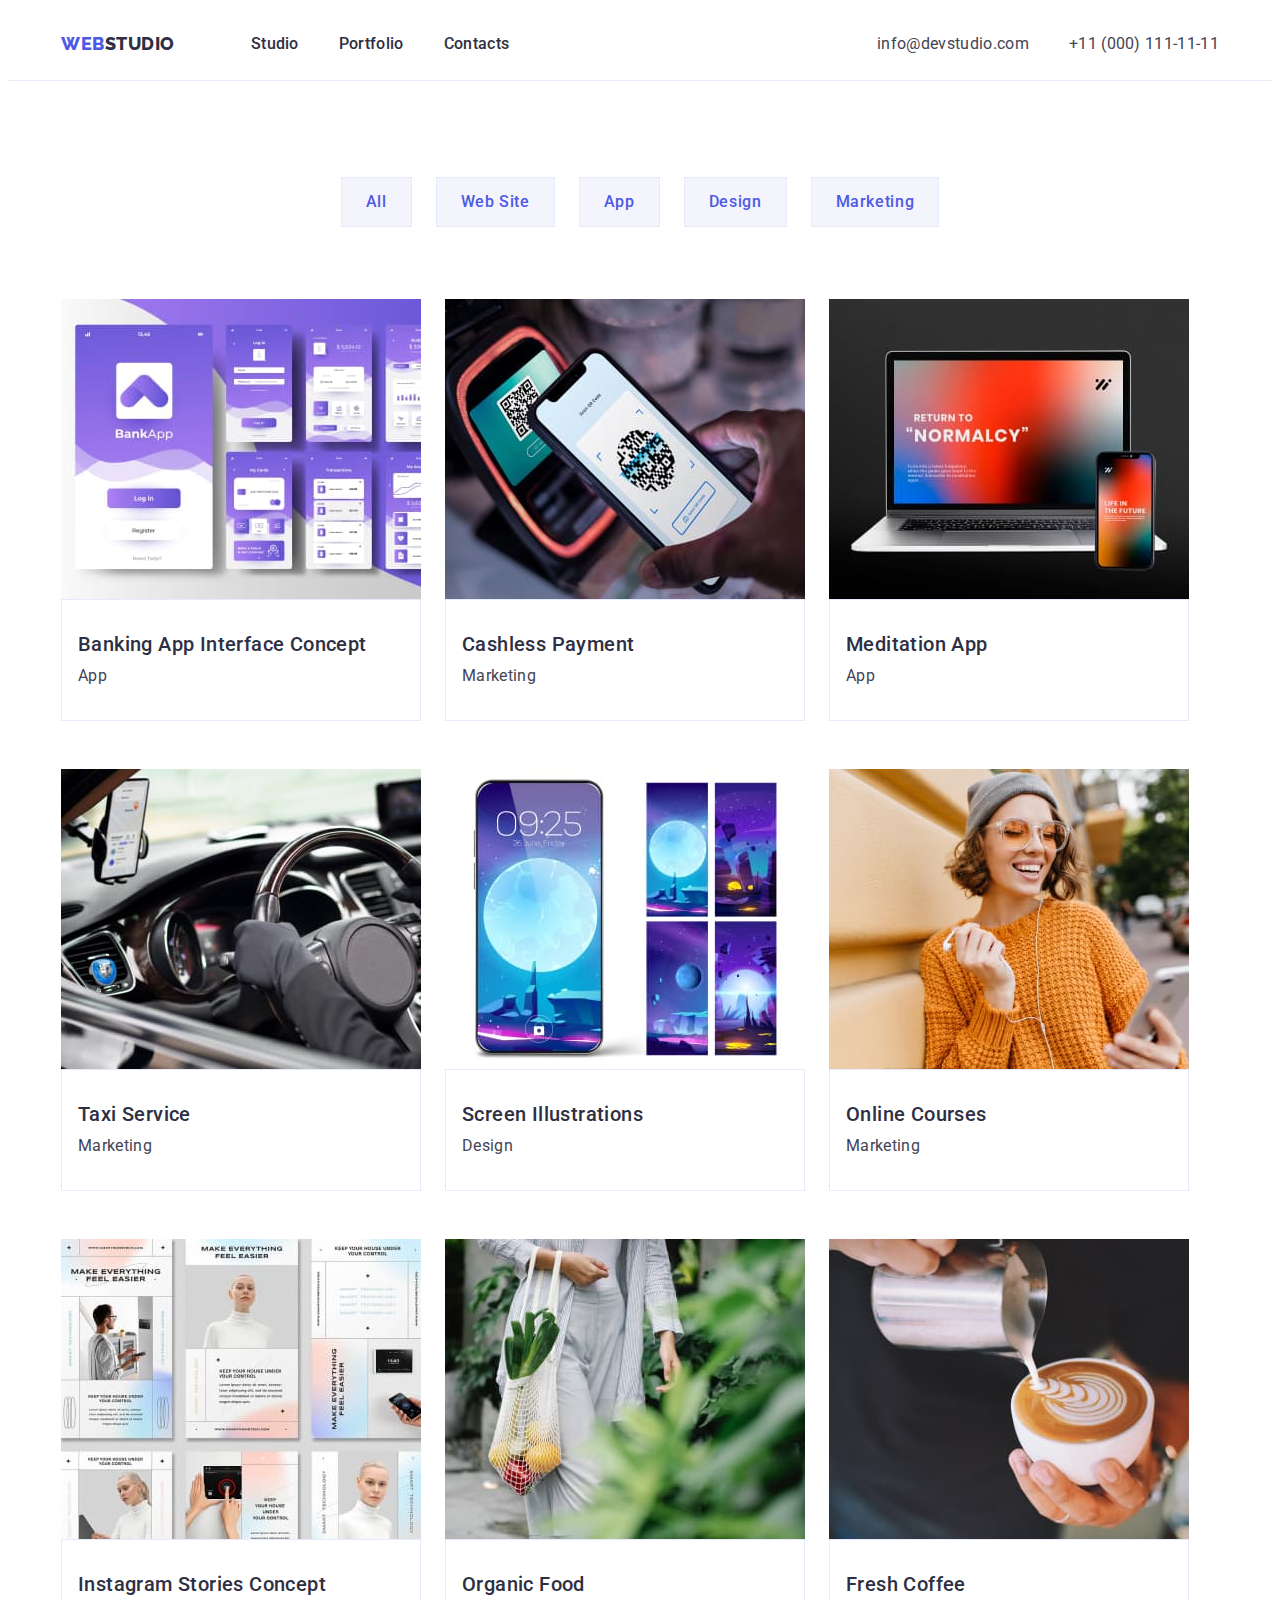
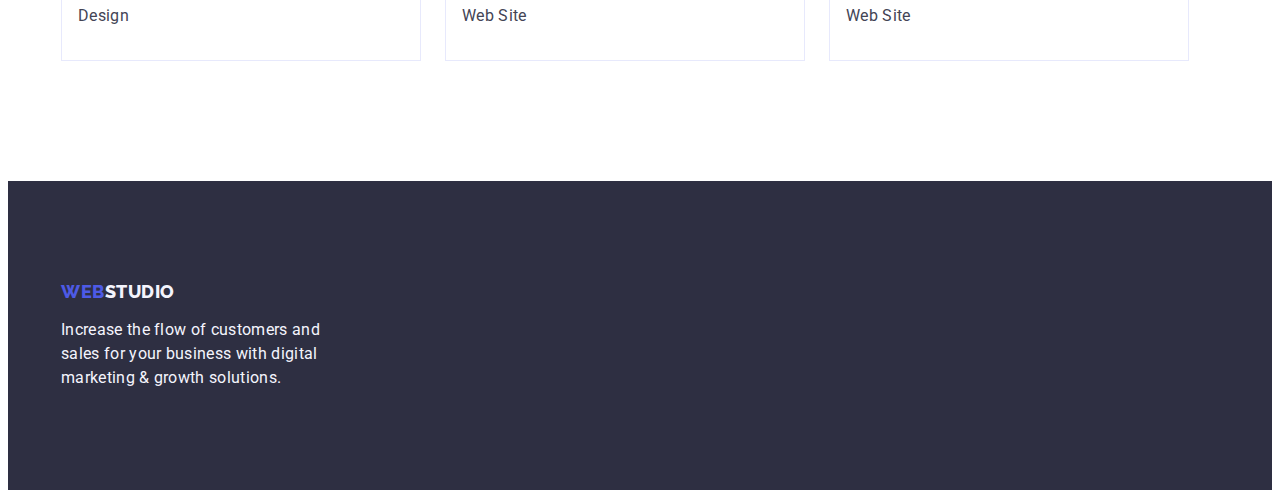
==== portfolio.html @ 200e1c06 "Initial commit" ====
<!DOCTYPE html>
<html lang="en">
<head>
    <meta charset="UTF-8">
    <meta http-equiv="X-UA-Compatible" content="IE=edge">
    <meta name="viewport" content="width=device-width, initial-scale=1.0">
    <title>Portfolio</title>
    <link rel="preconnect" href="https://fonts.googleapis.com">
    <link rel="preconnect" href="https://fonts.gstatic.com" crossorigin>
    <link href="https://fonts.googleapis.com/css2?family=Raleway:wght@800&family=Roboto:wght@400;500;700;900&display=swap"
        rel="stylesheet">
        <link rel="stylesheet" href="https://cdnjs.cloudflare.com/ajax/libs/modern-normalize/1.1.0/modern-normalize.min.css"
            integrity="sha512-wpPYUAdjBVSE4KJnH1VR1HeZfpl1ub8YT/NKx4PuQ5NmX2tKuGu6U/JRp5y+Y8XG2tV+wKQpNHVUX03MfMFn9Q=="
            crossorigin="anonymous" referrerpolicy="no-referrer" />
    <link rel="stylesheet" href="./css/styles.css">
</head>
<body>
<header class="page-header">
    <div class="container page-header-container">
        <nav class="page-nav list">
            <a class="logo link" href="./index.html">Web<span class="logo-span">Studio</span></a>
            <ul class="menu list">
                <li class="menu-item">
                    <a class="menu-link link" href="./index.html">Studio</a>
                </li>
                <li class="menu-item">
                    <a class="menu-link link" href="./portfolio.html">Portfolio</a>
                </li>
                <li class="menu-item">
                    <a class="menu-link link" href="">Contacts</a>
                </li>
            </ul>
        </nav>
        <address class="page-address">
            <ul class="contact list">
                <li class="page-address-contact">
                    <a class="contact-info link" href="mailto:info@devstudio.com">info@devstudio.com</a>
                </li>
                <li class="page-address-contact">
                    <a class="contact-info link" href="tel:+110001111111">+11 (000) 111-11-11</a>
                </li>
            </ul>
        </address>
    </div>
</header>
<main>
<section class="cards">
   <div class="container">
    <h1 class="cards-title" hidden>Portfolio</h1>
    <ul class="filters list">
        <li><button class="filters-button" type="button">All</button></li>
        <li><button class="filters-button" type="button">Web Site</button></li>
        <li><button class="filters-button" type="button">App</button></li>
        <li><button class="filters-button" type="button">Design</button></li>
        <li><button class="filters-button" type="button">Marketing</button></li>
    </ul>
    <ul class="gallery-list list">
        <li class="gallery link">
            <a class="link" href="">
                <img src="./images/portfolio_1/banking_app.jpg" alt="Banking applications" width="360" height="300">
                <div class="gallery-content">
                    <h2 class="gallery-name">Banking App Interface Concept</h2>
                    <p class="text">App</p>
                </div> 
            </a>
        </li>
        <li class="gallery link">
            <a class="link" href="">
                <img src="./images/portfolio_1/cashless_payment.jpg" alt="Payment by phone" width="360" height="300">
                <div class="gallery-content">
                <h2 class="gallery-name">Cashless Payment</h2>
                <p class="text">Marketing</p>
                </div>
            </a>
        </li>
        <li class="gallery link">
            <a class="link" href="">
                <img src="./images/portfolio_1/meditation_app.jpg" alt="App on phone and computer" width="360" height="300">
                <div class="gallery-content">
                    <h2 class="gallery-name">Meditation App</h2>
                    <p class="text">App</p>
                </div>    
            </a>
        </li>
        <li class="gallery link">
            <a class="link" href="">
                <img src="./images/portfolio_2/taxi_service.jpg" alt="Taxi" width="360" height="300">
                <div class="gallery-content">
                    <h2 class="gallery-name">Taxi Service</h2>
                    <p class="text">Marketing</p>
                </div>
            </a>
        </li>
        <li class="gallery link">
            <a class="link" href="">
                <img src="./images/portfolio_2/screen_illustrations.jpg" alt="Phone screen" width="360" height="300">
                <div class="gallery-content">
                    <h2 class="gallery-name">Screen Illustrations</h2>
                    <p class="text">Design</p>
                </div>   
            </a>
        </li>
        <li class="gallery link">
            <a class="link" href="">
                <img src="./images/portfolio_2/online_courses.jpg" alt="Girl with headphones" width="360" height="300">
                <div class="gallery-content">
                    <h2 class="gallery-name">Online Courses</h2>
                    <p class="text">Marketing</p>
                </div>     
            </a>
        </li>
        <li class="gallery link">
            <a class="link" href="">
                <img src="./images/portfolio_3/instagram_stories.jpg" alt="Instagram story screenshots" width="360"
                    height="300">
                <div class="gallery-content">
                    <h2 class="gallery-name">Instagram Stories Concept</h2>
                    <p class="text">Design</p>
                </div>     
            </a>
        </li>
        <li class="gallery link">
            <a class="link" href="">
                <img src="./images/portfolio_3/organic_food.jpg" alt="Girl with organic food" width="360" height="300">
                <div class="gallery-content">
                    <h2 class="gallery-name">Organic Food</h2>
                    <p class="text">Web Site</p>
                </div> 
            </a>
        </li>
        <li class="gallery link">
            <a class="link" href="">
                <img src="./images/portfolio_3/fresh_coffee.jpg" alt="Barista makes coffee" width="360" height="300">
                <div class="gallery-content">
                    <h2 class="gallery-name">Fresh Coffee</h2>
                    <p class="text">Web Site</p>
                </div> 
            </a>
        </li>
    </ul>

   </div>
</section>
</main>
<footer class="page-footer">
    <div class="page-footer-container container">
        <a class="logo footer-logo link" href="./index.html">Web<span class="logo-span-footer">Studio</span></a>
        <p class="goal">Increase the flow of customers and sales for your business with digital marketing & growth
            solutions.
        </p>
    </div>
</footer>
</body>
</html>
---- css/styles.css ----
:root {
--color-iris: #4d5ae5;
--title-color-navy-blue: #2E2F42;
--color-white: #ffffff;
--color-ocean: #404BBF;
--text-color-slate: #434455;
--color-cloud: #F4F4FD;
}

p,
h1,
h2,
h3,
h4,
h5,
h6 {
margin: 0;
}

ul {
  margin: 0;
  padding-left: 0;
}
address {
    font-style: normal;
}
img {
    display: block;
}
button {
    cursor: pointer;
}

body {
font-family: 'Roboto', sans-serif;
color: #434455; 
background-color:#ffffff;
}
.list {
    list-style: none;
}
.link {
    text-decoration: none;
}
.container {
  width: 1158px;
  padding-left: 15px;
  padding-right: 15px;
  margin: 0 auto;
}
.section {
    padding-top: 120px;
    padding-bottom: 120px;
}
/* ==========Components =========*/ 
.logo {
font-family: 'Raleway', sans-serif;
font-weight: 800;
text-transform: uppercase;
font-size: 18px;
line-height: 1.17;
letter-spacing: 0.03em;
color: var(--color-iris);
margin-right: 76px;
margin-bottom: 0;
}

.logo-span {

    color: #2E2F42;
}
/* ==========/Components =========*/
/* ========== Header =========*/
.page-header {
    padding-top: 24px;
    padding-bottom: 24px;
    border-bottom: 1px solid #E7E9FC;
}
.page-header-container {
    display: flex;
    align-items: center;
    justify-content: space-between;
}
.menu {
    display: flex;
    align-items: center;
}
.page-nav {
    display: flex;
    align-items: center;
}
.contact {
    display: flex;
    align-items: center;
}
.menu-item:not(:last-child) {
    margin-right: 40px;
}
.menu-link {
font-weight: 500;
font-size: 16px;
line-height: 1.5;
letter-spacing: 0.02em;
color: var(--title-color-navy-blue);

}

.menu-link:hover,
.menu-link:focus {
color: var(--color-ocean);
}

.page-address {
font-style: normal;
}
.page-address-contact:not(:last-child) {
 margin-right: 40px;
}
.contact-info {
font-weight: 400;
color: var(--text-color-slate);
font-size: 16px;
line-height: 1.5;
letter-spacing: 0.02em;
}

.contact-info:hover,
.contact-info:focus {
 color: var(--color-ocean);
}

/* ========== /Header =========*/
/* ========== Hero =========*/

.hero {
background-color: #2e2f42;
padding-top: 188px;
padding-bottom: 188px;
text-align: center;
}

.main-title {
font-weight: 700;
width: 496px;
font-size: 56px;
line-height: 1.07;
letter-spacing: 0.02em;
text-align: center;
color: var(--color-white);
margin-bottom: 48px;
margin-left: auto;
margin-right: auto;
}

.modal-btn {
font-family: 'Roboto', sans-serif;
font-weight: 500;
font-size: 16px;
line-height: 1.5;
letter-spacing: 0.04em;
color: var(--color-white);
background: var(--color-iris);
padding: 16px 32px;
border-radius: 4px;
}

.modal-btn:hover, .modal-btn:focus {
background-color: #404BBF;
}
/* ========== /Hero =========*/

/* ========== Solutions =========*/
.solutions-list {
    display: flex;
    flex-wrap: wrap;
    gap: 24px;
}
.effective-solutions {
position: absolute;
width: 1px;
height: 1px;
margin: -1px;
border: 0;
padding: 0;
white-space: nowrap;
clip-path: inset(100%);
clip: rect(0 0 0 0);
overflow: hidden;
}
.team-solutions {
    width: 264px;
    flex-basis: calc((100% - 72px) / 4);
}
.name-decisions {
font-weight: 500;
font-size: 20px;
line-height: 1.2;
letter-spacing: 0.02em;
color: var(--title-color-navy-blue);
margin-bottom: 8px;
}
.description-solutions {
font-size: 16px;
font-weight: 400;
line-height: 1.5;
letter-spacing: 0.02em;
}
/* ========== /Solutions =========*/

/* ========== Our-solutions =========*/
.our-solutions-list {
    display: flex;
    flex-wrap: wrap;
    gap: 24px;
}
.photos-works {
flex-basis: calc((100% - 48px) / 3);
}
.our-solutions {
    padding-bottom: 120px;
}
.work-options {
font-weight: 700;
font-size: 36px;
line-height: 1.11;
text-transform: capitalize;
letter-spacing: 0.02em;
text-align: center;
color: var(--title-color-navy-blue);
margin-bottom: 72px;
}

/* ========== /Our-solutions =========*/

/* ========== Our-team =========*/
.our-team-list {
    display: flex;
    flex-wrap: wrap;
    gap: 24px;
}
.our-team {
background-color: var(--color-cloud);
}
.team-description-content {
padding-top: 32px;  
padding-bottom: 32px;
}

.team {
font-size: 36px;
font-weight: 700;
line-height: 1.11;
text-transform: capitalize;
letter-spacing: 0.02em;
text-align: center;
color: var(--title-color-navy-blue);
margin-bottom: 72px;
}
.team-description {
background-color: var(--color-white);
text-align: center;
flex-basis: calc((100% - 72px) / 4);
}
.name {
font-weight: 500;
font-size: 20px;
line-height: 1.2;
letter-spacing: 0.02em;
color: var(--title-color-navy-blue);
margin-bottom: 8px;
}
.profession {
font-weight: 400;
font-size: 16px;
line-height: 1.5;
letter-spacing: 0.02em;
}
/* ========== /Our-team =========*/

/* ========== Page-footer=========*/
.page-footer {
background-color: #2e2f42;
padding-top: 100px;
padding-bottom: 100px;
}

.footer-logo {
    display: block;
    margin-bottom: 16px;
}
.goal {
font-weight: 400;
font-size: 16px; 
line-height: 1.5;
letter-spacing: 0.02em;
color: var(--color-cloud);
width: 264px;
}
.logo-span-footer{

    color: var(--color-cloud);
}
/* ========== /Page-footer=========*/

/*========== Portfolio======*/
.cards {
    padding-top: 96px;
    padding-bottom: 120px;
}
.cards-title {
position: absolute;
width: 1px;
height: 1px;
margin: -1px;
border: 0;
padding: 0;
white-space: nowrap;
clip-path: inset(100%);
clip: rect(0 0 0 0);
overflow: hidden;
}
.filters {
    display: flex;
    gap: 24px;
    margin-bottom: 72px;
    justify-content: center;
}
.gallery-list {
    display: flex;
    flex-wrap: wrap;
    gap: 48px 24px;
}
.gallery {
flex-basis: calc((100% - 144px) / 9);
}
.gallery-content {
padding-left: 16px; 
padding-right: auto;   
padding-top: 32px;
padding-bottom: 32px;
border: 1px solid #E7E9FC;
}
.filters-button {
font-family: "Roboto", sans-serif;
font-weight: 500;
font-size: 16px;
line-height: 1.5;
letter-spacing: 0.04em;
color: var(--color-iris);
background-color: var(--color-cloud);
border: 1px solid #E7E9FC;
padding: 12px 24px;
}
 .filters-button:hover, .filters-button:focus {
color: var(--color-white);
background-color: var(--color-ocean);
}
.gallery-name {
font-weight: 500;
font-size: 20px;
line-height: 1.2;
letter-spacing: 0.02em;
color: var(--title-color-navy-blue);
margin-bottom: 8px;
}
.text {
font-weight: 400;
font-size: 16px;
line-height: 1.5;
letter-spacing: 0.02em;
color: var(--text-color-slate);
}
/*========== Portfolio======*/
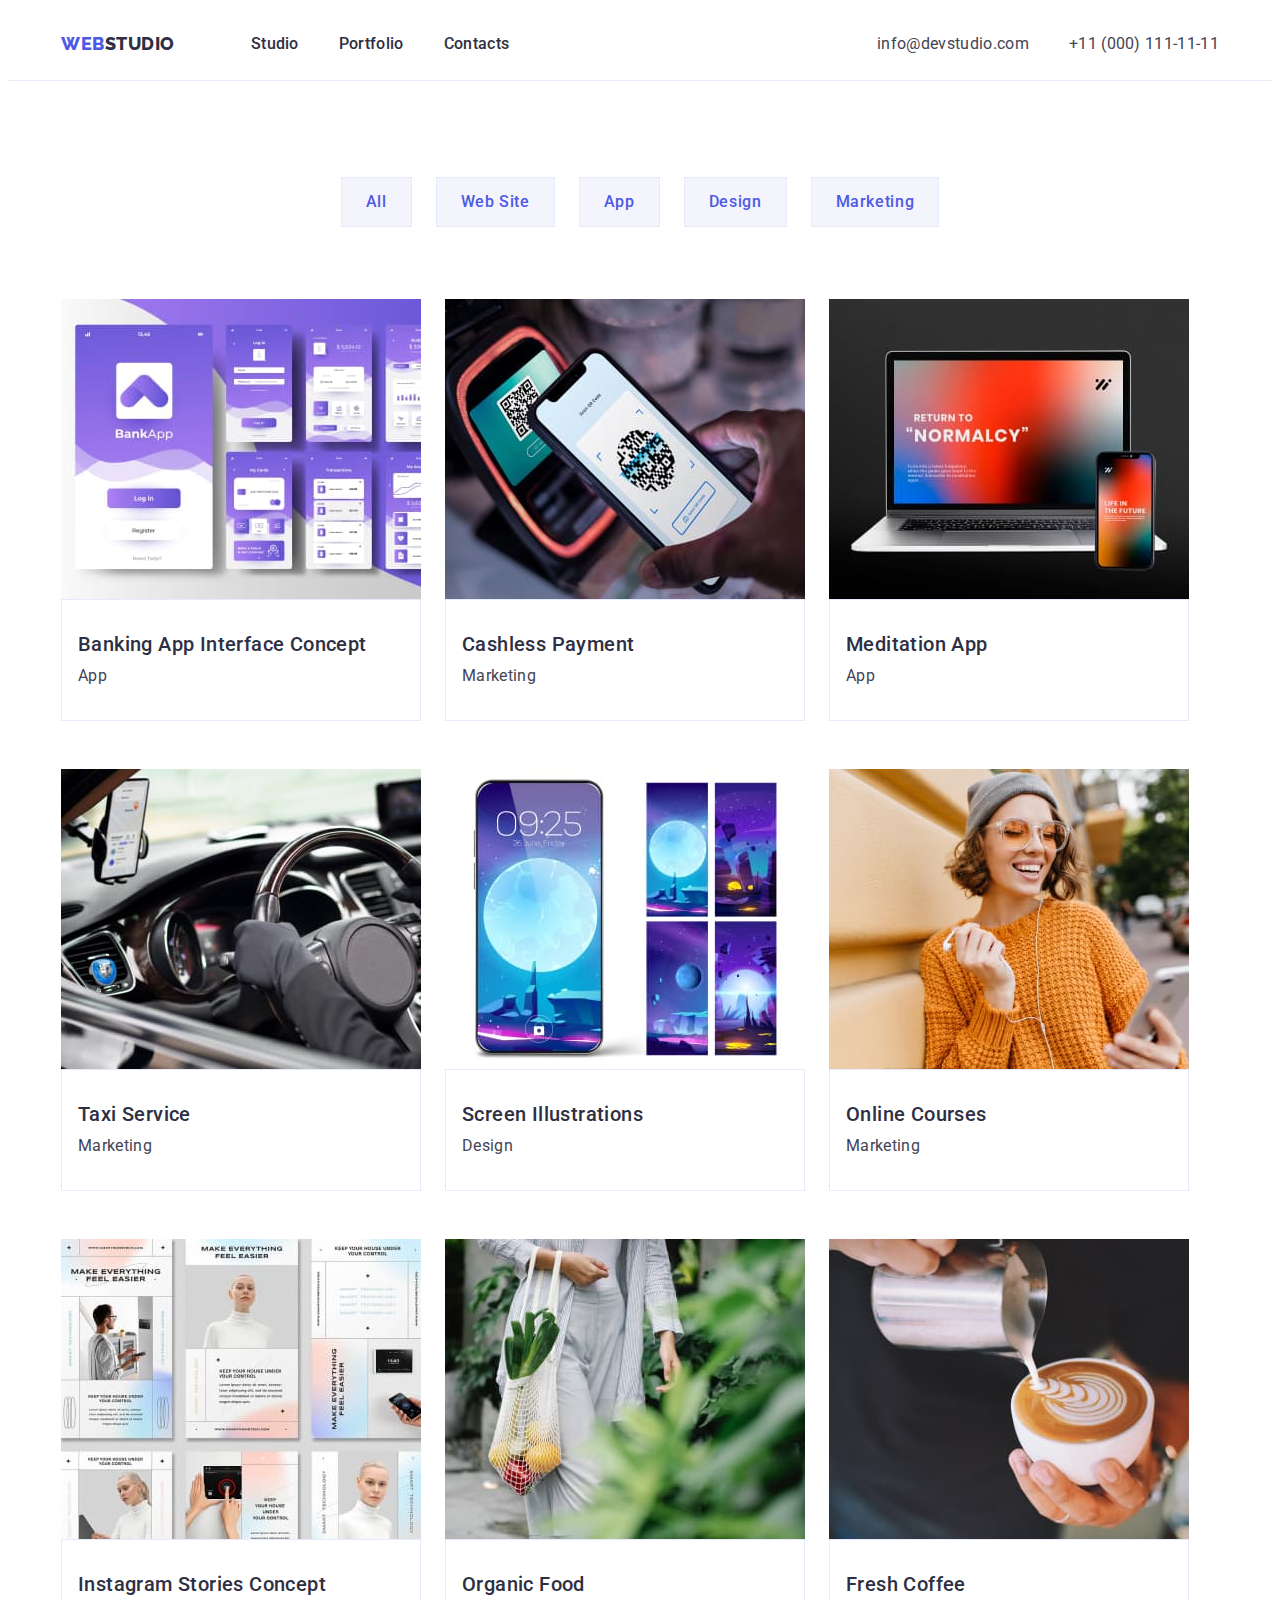
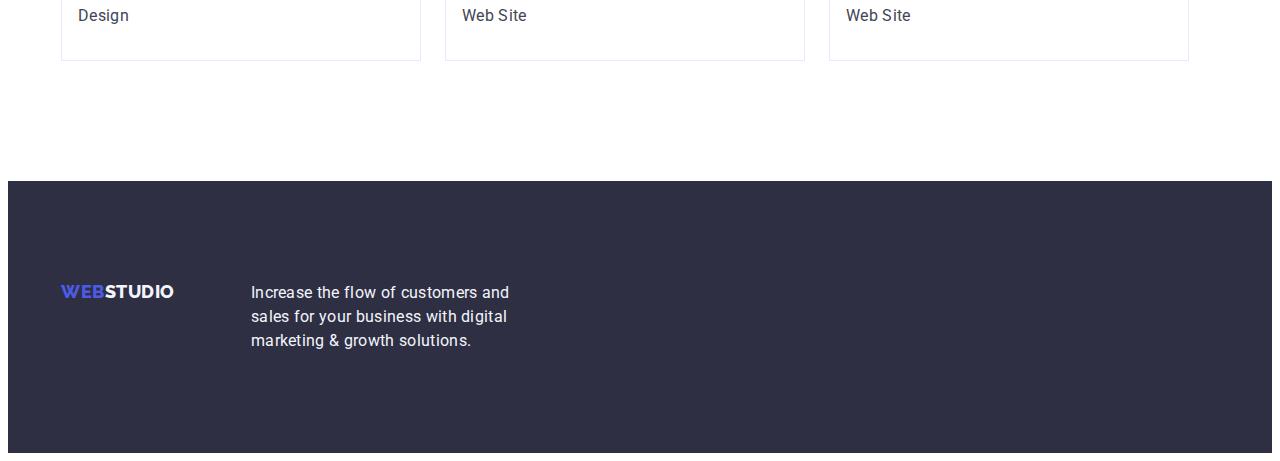
==== commit 864a0a67: "commit" ====
--- a/portfolio.html
+++ b/portfolio.html
@@ -56,7 +56,7 @@
     </ul>
     <ul class="gallery-list list">
         <li class="gallery link">
-            <a class="link" href="">
+            <a class="gallery-card link" href="">
                 <img src="./images/portfolio_1/banking_app.jpg" alt="Banking applications" width="360" height="300">
                 <div class="gallery-content">
                     <h2 class="gallery-name">Banking App Interface Concept</h2>
@@ -65,7 +65,7 @@
             </a>
         </li>
         <li class="gallery link">
-            <a class="link" href="">
+            <a class="gallery-card link" href="">
                 <img src="./images/portfolio_1/cashless_payment.jpg" alt="Payment by phone" width="360" height="300">
                 <div class="gallery-content">
                 <h2 class="gallery-name">Cashless Payment</h2>
@@ -74,7 +74,7 @@
             </a>
         </li>
         <li class="gallery link">
-            <a class="link" href="">
+            <a class="gallery-card link" href="">
                 <img src="./images/portfolio_1/meditation_app.jpg" alt="App on phone and computer" width="360" height="300">
                 <div class="gallery-content">
                     <h2 class="gallery-name">Meditation App</h2>
@@ -83,7 +83,7 @@
             </a>
         </li>
         <li class="gallery link">
-            <a class="link" href="">
+            <a class="gallery-card link" href="">
                 <img src="./images/portfolio_2/taxi_service.jpg" alt="Taxi" width="360" height="300">
                 <div class="gallery-content">
                     <h2 class="gallery-name">Taxi Service</h2>
@@ -92,7 +92,7 @@
             </a>
         </li>
         <li class="gallery link">
-            <a class="link" href="">
+            <a class="gallery-card link" href="">
                 <img src="./images/portfolio_2/screen_illustrations.jpg" alt="Phone screen" width="360" height="300">
                 <div class="gallery-content">
                     <h2 class="gallery-name">Screen Illustrations</h2>
@@ -101,7 +101,7 @@
             </a>
         </li>
         <li class="gallery link">
-            <a class="link" href="">
+            <a class="gallery-card link" href="">
                 <img src="./images/portfolio_2/online_courses.jpg" alt="Girl with headphones" width="360" height="300">
                 <div class="gallery-content">
                     <h2 class="gallery-name">Online Courses</h2>
@@ -110,7 +110,7 @@
             </a>
         </li>
         <li class="gallery link">
-            <a class="link" href="">
+            <a class="gallery-card link" href="">
                 <img src="./images/portfolio_3/instagram_stories.jpg" alt="Instagram story screenshots" width="360"
                     height="300">
                 <div class="gallery-content">
@@ -120,7 +120,7 @@
             </a>
         </li>
         <li class="gallery link">
-            <a class="link" href="">
+            <a class="gallery-card link" href="">
                 <img src="./images/portfolio_3/organic_food.jpg" alt="Girl with organic food" width="360" height="300">
                 <div class="gallery-content">
                     <h2 class="gallery-name">Organic Food</h2>
@@ -129,7 +129,7 @@
             </a>
         </li>
         <li class="gallery link">
-            <a class="link" href="">
+            <a class="gallery-card link" href="">
                 <img src="./images/portfolio_3/fresh_coffee.jpg" alt="Barista makes coffee" width="360" height="300">
                 <div class="gallery-content">
                     <h2 class="gallery-name">Fresh Coffee</h2>
--- a/css/styles.css
+++ b/css/styles.css
@@ -137,6 +137,12 @@
 padding-top: 188px;
 padding-bottom: 188px;
 text-align: center;
+background-image:linear-gradient(rgba(46, 47, 66, 0.7), rgba(46, 47, 66, 0.7)),
+ url("../images/hero/people_office.jpg");
+background-size: cover;
+background-color: #2E2F42;
+max-width: 1440px;
+margin: 0 auto;
 }
 
 .main-title {
@@ -171,9 +177,9 @@
 
 /* ========== Solutions =========*/
 .solutions-list {
-    display: flex;
-    flex-wrap: wrap;
-    gap: 24px;
+display: flex;
+flex-wrap: wrap;
+gap: 24px;
 }
 .effective-solutions {
 position: absolute;
@@ -188,9 +194,20 @@
 overflow: hidden;
 }
 .team-solutions {
-    width: 264px;
-    flex-basis: calc((100% - 72px) / 4);
-}
+width: 264px;
+flex-basis: calc((100% - 72px) / 4);
+}
+.solutions-list-icons {
+display:flex;
+width: 264px;
+height: 112px;
+border-radius: 4px;
+background-color: #F4F4FD;
+margin-bottom: 8px;
+justify-content: center;
+align-items: center;
+}
+
 .name-decisions {
 font-weight: 500;
 font-size: 20px;
@@ -260,6 +277,8 @@
 background-color: var(--color-white);
 text-align: center;
 flex-basis: calc((100% - 72px) / 4);
+box-shadow: 0px 1px 6px rgba(46, 47, 66, 0.08), 0px 1px 1px rgba(46, 47, 66, 0.16), 0px 2px 1px rgba(46, 47, 66, 0.08);
+border-radius: 0px 0px 4px 4px;
 }
 .name {
 font-weight: 500;
@@ -274,19 +293,86 @@
 font-size: 16px;
 line-height: 1.5;
 letter-spacing: 0.02em;
-}
+margin-bottom: 8px;
+}
+.social-list {
+display: flex;
+justify-content: center;
+gap: 24px;
+}
+.social-list-link {
+display: flex;
+justify-content: center;
+align-items: center;
+width: 40px;
+height: 40px;
+border-radius: 50%;
+background-color: #4D5AE5;
+
+}
+.social-list-icon {
+fill: #f4f4fd;
+}
+
+
 /* ========== /Our-team =========*/
-
+/* ========== Our-Customers=========*/
+.customers-title {
+font-size: 36px;
+font-weight: 700;
+line-height: 1.11;
+text-transform: capitalize;
+letter-spacing: 0.02em;
+text-align: center;
+color: var(--title-color-navy-blue);
+margin-bottom: 72px;
+}
+.customers-list{
+display: flex;
+justify-content: center;
+gap: 24px;
+}
+
+.customers-list-link {
+display: flex;
+justify-content: center;
+align-items: center;
+width: 168px;
+height: 88px;
+border-radius: 4px;
+border: 1px solid #8E8F99;
+}
+.customers-list-icon {
+fill: #AFB1B8;
+}
+.customers-list-link:hover, .customers-list-link:focus {
+border: 1px solid #404BBF;
+}
+.customers-list-link:hover> .customers-list-icon, 
+.customers-list-link:focus>.customers-list-icon {
+fill: #404BBF;
+}
+
+/* ========== /Our-Customers=========*/
 /* ========== Page-footer=========*/
 .page-footer {
+display: flex;
 background-color: #2e2f42;
 padding-top: 100px;
 padding-bottom: 100px;
 }
+.page-footer-container {
+display: flex;
+}
+.page-footer-logo {
+display: flex;
+flex-direction: column;
+margin-right: 120px;
+}
 
 .footer-logo {
-    display: block;
-    margin-bottom: 16px;
+display: block;
+margin-bottom: 16px;
 }
 .goal {
 font-weight: 400;
@@ -298,8 +384,44 @@
 }
 .logo-span-footer{
 
-    color: var(--color-cloud);
-}
+color: var(--color-cloud);
+}
+.media {
+display: flex;
+flex-direction: column;  
+}
+.media-list {
+display: flex;
+justify-content: center;
+gap: 24px;
+}
+
+.media-list-link {
+display: flex;
+justify-content: center;
+align-items: center;
+width: 40px;
+height: 40px;
+border-radius: 50%;
+background-color: #4D5AE5;
+}
+
+.media-title {
+font-weight: 500;
+font-size: 16px;
+line-height: 1.5;
+letter-spacing: 0.02em;
+color: var(--color-white);
+margin-bottom: 16px;
+}
+.media-list-icon {
+fill: #f4f4fd;
+}
+.media-list-link:hover, .media-list-link:focus {
+background-color: #31D0AA;
+}
+
+
 /* ========== /Page-footer=========*/
 
 /*========== Portfolio======*/
@@ -320,18 +442,21 @@
 overflow: hidden;
 }
 .filters {
-    display: flex;
-    gap: 24px;
-    margin-bottom: 72px;
-    justify-content: center;
+display: flex;
+gap: 24px;
+margin-bottom: 72px;
+justify-content: center;
 }
 .gallery-list {
-    display: flex;
-    flex-wrap: wrap;
-    gap: 48px 24px;
+display: flex;
+flex-wrap: wrap;
+gap: 48px 24px;
 }
 .gallery {
 flex-basis: calc((100% - 144px) / 9);
+}
+.gallery:hover {
+box-shadow: 0px 1px 6px rgba(46, 47, 66, 0.08), 0px 1px 1px rgba(46, 47, 66, 0.16), 0px 2px 1px rgba(46, 47, 66, 0.08);
 }
 .gallery-content {
 padding-left: 16px; 
@@ -354,6 +479,7 @@
  .filters-button:hover, .filters-button:focus {
 color: var(--color-white);
 background-color: var(--color-ocean);
+box-shadow: 0px 3px 1px rgba(0, 0, 0, 0.1), 0px 2px 1px rgba(0, 0, 0, 0.08), 0px 2px 2px rgba(0, 0, 0, 0.12);
 }
 .gallery-name {
 font-weight: 500;
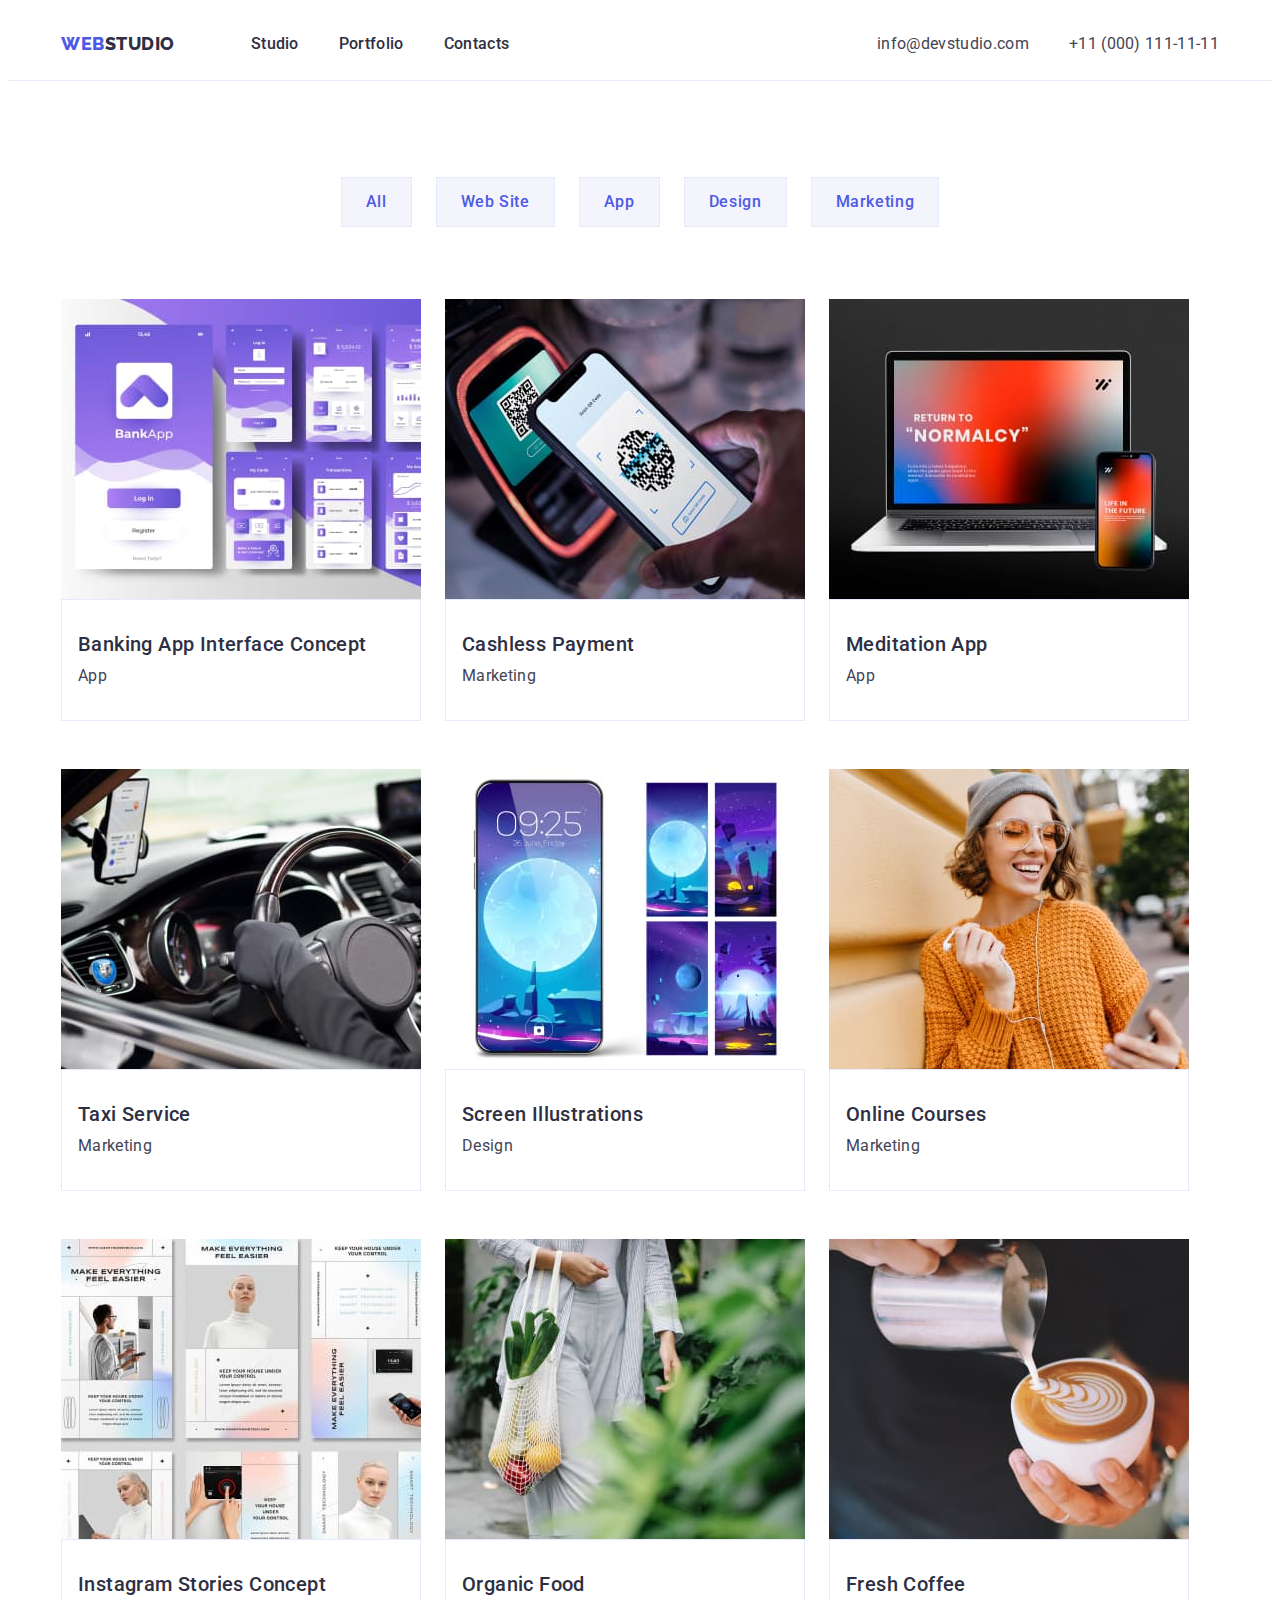
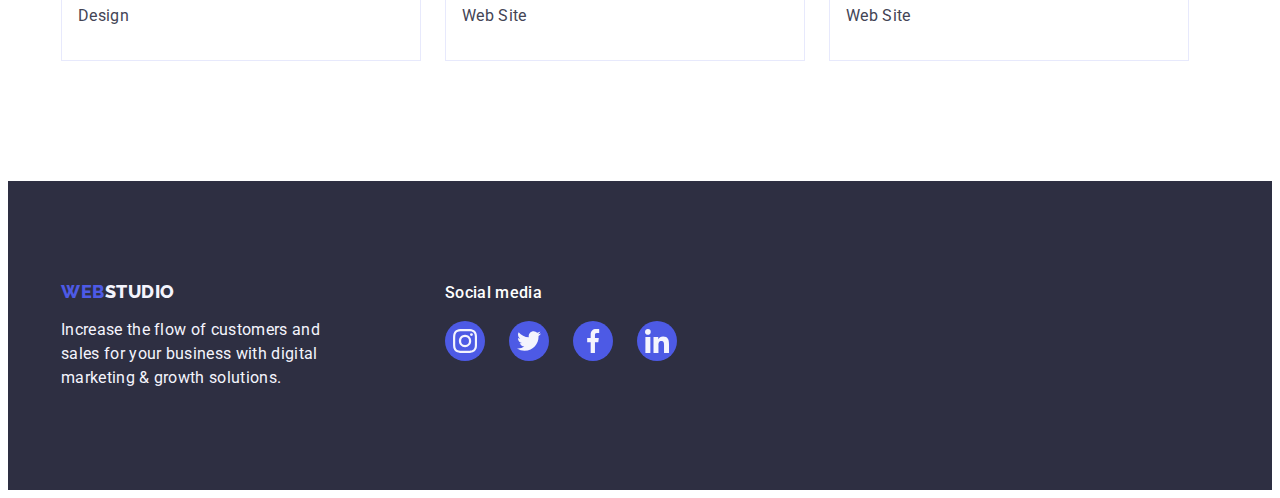
==== commit 76622091: "commit" ====
--- a/portfolio.html
+++ b/portfolio.html
@@ -144,10 +144,45 @@
 </main>
 <footer class="page-footer">
     <div class="page-footer-container container">
-        <a class="logo footer-logo link" href="./index.html">Web<span class="logo-span-footer">Studio</span></a>
-        <p class="goal">Increase the flow of customers and sales for your business with digital marketing & growth
-            solutions.
-        </p>
+        <div class="page-footer-logo">
+            <a class="logo footer-logo link" href="./index.html">Web<span class="logo-span-footer">Studio</span></a>
+            <p class="goal">Increase the flow of customers and sales for your business with digital marketing & growth
+                solutions.
+            </p>
+        </div>
+        <div class="media">
+            <p class="media-title">Social media</p>
+            <ul class="media-list list">
+                <li class="media-list-item">
+                    <a href="" class="media-list-link">
+                        <svg class="media-list-icon" width="24" height="24">
+                            <use href="./images/icons.svg#icon-instagram"></use>
+                        </svg>
+                    </a>
+                </li>
+                <li class="social-list-item">
+                    <a href="" class="media-list-link">
+                        <svg class="social-list-icon" width="24" height="24">
+                            <use href="./images/icons.svg#icon-twitter"></use>
+                        </svg>
+                    </a>
+                </li>
+                <li class="social-list-item">
+                    <a href="" class="media-list-link">
+                        <svg class="social-list-icon" width="24" height="24">
+                            <use href="./images/icons.svg#icon-facebook"></use>
+                        </svg>
+                    </a>
+                </li>
+                <li class="social-list-item">
+                    <a href="" class="media-list-link">
+                        <svg class="social-list-icon" width="24" height="24">
+                            <use href="./images/icons.svg#icon-linkedin"></use>
+                        </svg>
+                    </a>
+                </li>
+            </ul>
+        </div>
     </div>
 </footer>
 </body>
